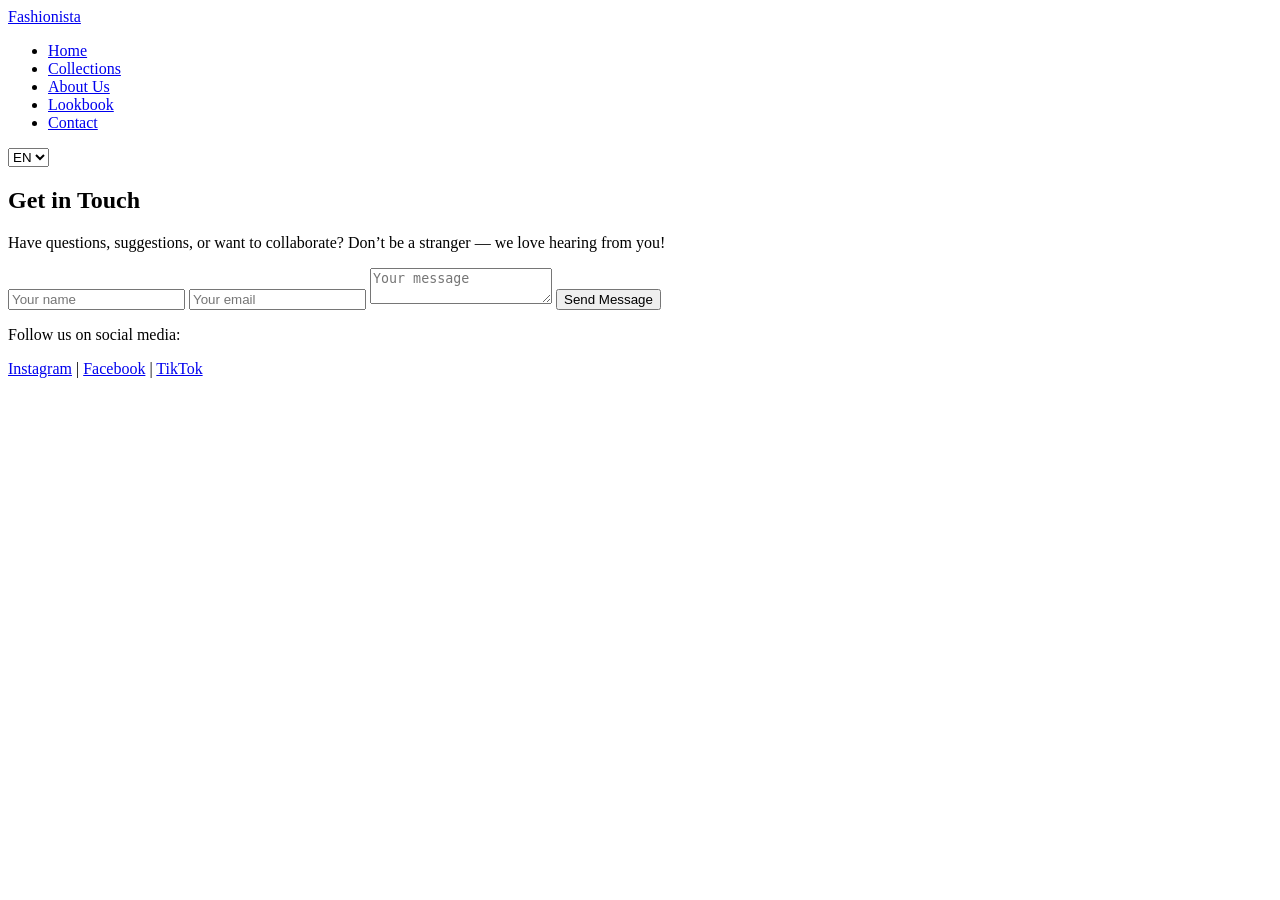
==== contact.html @ 9a2056da "Create contact.html" ====
<!DOCTYPE html>
<html lang="en">
<head>
  <meta charset="UTF-8">
  <meta name="viewport" content="width=device-width, initial-scale=1.0">
  <title data-i18n="title">Contact</title>
  <link rel="stylesheet" href="style.css">
</head>
<body>

<header class="navbar">
  <div class="container">
    <a href="index.html" class="logo">Fashionista</a>
    <nav>
      <ul>
        <li><a href="index.html" data-i18n="nav.home">Home</a></li>
        <li><a href="collections.html" data-i18n="nav.collections">Collections</a></li>
        <li><a href="about.html" data-i18n="nav.about">About Us</a></li>
        <li><a href="lookbook.html" data-i18n="nav.lookbook">Lookbook</a></li>
        <li><a href="contact.html" data-i18n="nav.contact">Contact</a></li>
      </ul>
    </nav>
    <select id="langSwitcher">
      <option value="en">EN</option>
      <option value="uk">UK</option>
    </select>
  </div>
</header>

<section class="contact container">
  <h2 data-i18n="contact.title">Get in Touch</h2>
  <p data-i18n="contact.text">Have questions, suggestions, or want to collaborate? Don’t be a stranger — we love hearing from you!</p>
  <form>
    <input type="text" placeholder="Your name" required>
    <input type="email" placeholder="Your email" required>
    <textarea placeholder="Your message" required></textarea>
    <button type="submit" data-i18n="contact.cta">Send Message</button>
  </form>

  <div class="socials">
    <p data-i18n="contact.socials">Follow us on social media:</p>
    <a href="#">Instagram</a> | <a href="#">Facebook</a> | <a href="#">TikTok</a>
  </div>
</section>

<script src="app.js"></script>
</body>
</html>
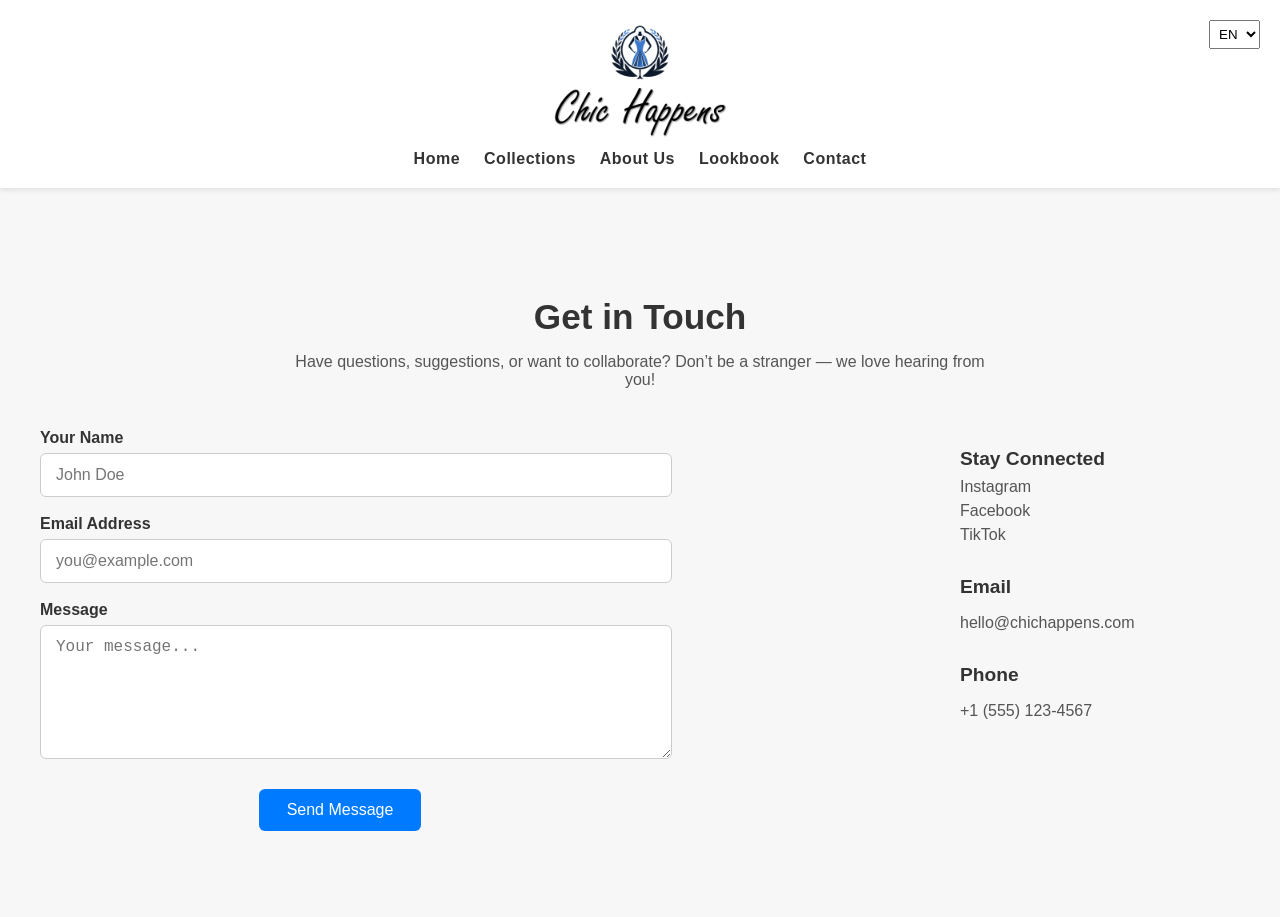
==== commit 625854db: "fixed contact" ====
--- a/contact.html
+++ b/contact.html
@@ -10,7 +10,9 @@
 
 <header class="navbar">
   <div class="container">
-    <a href="index.html" class="logo">Fashionista</a>
+    <a href="index.html" class="logo">
+      <img src="assets/images/logo.png" alt="Chic Happens Logo">
+    </a>
     <nav>
       <ul>
         <li><a href="index.html" data-i18n="nav.home">Home</a></li>
@@ -29,20 +31,60 @@
 
 <section class="contact container">
   <h2 data-i18n="contact.title">Get in Touch</h2>
-  <p data-i18n="contact.text">Have questions, suggestions, or want to collaborate? Don’t be a stranger — we love hearing from you!</p>
-  <form>
-    <input type="text" placeholder="Your name" required>
-    <input type="email" placeholder="Your email" required>
-    <textarea placeholder="Your message" required></textarea>
-    <button type="submit" data-i18n="contact.cta">Send Message</button>
-  </form>
+  <p class="contact-intro" data-i18n="contact.text">
+    Have questions, suggestions, or want to collaborate? We’d love to hear from you!
+  </p>
 
-  <div class="socials">
-    <p data-i18n="contact.socials">Follow us on social media:</p>
-    <a href="#">Instagram</a> | <a href="#">Facebook</a> | <a href="#">TikTok</a>
+  <div class="contact-layout">
+
+    <!-- Form -->
+    <form class="contact-form" action="contact-handler.php" method="POST">
+      <div class="form-group">
+        <label for="name" data-i18n="contact.nameLabel">Your Name</label>
+        <input id="name" name="name" type="text" required placeholder="John Doe"
+               data-i18n-placeholder="contact.name">
+      </div>
+
+      <div class="form-group">
+        <label for="email" data-i18n="contact.emailLabel">Email Address</label>
+        <input id="email" name="email" type="email" required placeholder="you@example.com"
+               data-i18n-placeholder="contact.email">
+      </div>
+
+      <div class="form-group">
+        <label for="message" data-i18n="contact.messageLabel">Message</label>
+        <textarea id="message" name="message" rows="6" required
+                  placeholder="Your message..." data-i18n-placeholder="contact.message"></textarea>
+      </div>
+
+      <button type="submit" class="btn-primary" data-i18n="contact.cta">Send Message</button>
+    </form>
+
+    <!-- Contact Info -->
+    <aside class="contact-details">
+      <div class="info-block">
+        <h3 data-i18n="contact.follow">Stay Connected</h3>
+        <div class="social-links">
+          <a href="#" target="_blank">Instagram</a>
+          <a href="#" target="_blank">Facebook</a>
+          <a href="#" target="_blank">TikTok</a>
+        </div>
+      </div>
+
+      <div class="info-block">
+        <h3 data-i18n="contact.emailLabel">Email</h3>
+        <p>hello@chichappens.com</p>
+      </div>
+
+      <div class="info-block">
+        <h3 data-i18n="contact.phoneLabel">Phone</h3>
+        <p>+1 (555) 123-4567</p>
+      </div>
+    </aside>
+
   </div>
 </section>
 
 <script src="app.js"></script>
 </body>
-</html>
+</html>
--- a/style.css
+++ b/style.css
@@ -0,0 +1,347 @@
+body {
+  font-family: 'Arial', sans-serif;
+  margin: 0;
+  background: #f7f7f7;
+  color: #333;
+}
+
+.container {
+  max-width: 1200px;
+  margin: 0 auto;
+  padding: 0 20px;
+}
+
+/* ===== NAVBAR ===== */
+
+.navbar {
+  background: #fff;
+  box-shadow: 0 2px 5px rgba(0,0,0,0.1);
+  padding: 20px 0;
+  text-align: center; /* centers logo + nav */
+  position: relative;
+}
+
+/* Logo */
+.logo img {
+  display: block;
+  margin: 0 auto;
+  max-height: 120px; /* balanced size */
+}
+
+/* Navigation */
+.navbar nav {
+  margin-top: 10px;
+}
+
+.navbar nav ul {
+  display: flex;
+  justify-content: center;
+  gap: 24px;
+  list-style: none;
+  padding: 0;
+  margin: 0;
+}
+
+/* Menu links */
+.navbar a {
+  text-decoration: none;
+  color: #333;
+  font-weight: 600; /* restored boldness */
+  letter-spacing: 0.5px;
+  transition: color 0.2s ease;
+}
+
+.navbar a:hover {
+  color: #007bff;
+}
+
+/* Language switcher (kept out of center flow) */
+#langSwitcher {
+  position: absolute;
+  right: 20px;
+  top: 20px;
+  padding: 5px;
+}
+
+/* ===== HERO ===== */
+
+.hero {
+  width: 100vw;           /* full viewport width */
+  max-width: 100vw;       /* prevent parent constraints */
+  overflow: hidden;       /* hide any overflow */
+  position: relative;     
+}
+
+/* Hero image container scoped separately */
+.hero .image-tooltip-container {
+  display: block;
+  width: 100%;
+  position: relative;
+}
+
+.hero img {
+  width: 100%;          /* stretch to container */
+  height: 70vh;         /* adjust as needed */
+  object-fit: cover;
+  display: block;
+}
+
+.hero-text {
+  position: absolute;
+  top: 50%;
+  left: 50%;
+  transform: translate(-50%, -50%);
+  color: white;
+  text-align: center;
+  width: 90%;           /* optional, prevents text from spilling */
+  max-width: 800px;
+}
+
+.cta-btn {
+  background: #007bff;
+  padding: 12px 24px;
+  color: white;
+  text-decoration: none;
+  border-radius: 25px;
+  font-weight: bold;
+  display: inline-block;
+  margin-top: 15px;
+}
+
+/* ===== PRODUCTS ===== */
+
+.featured {
+  padding: 60px 20px;
+  text-align: center;
+}
+
+.product-grid {
+  display: grid;
+  grid-template-columns: repeat(auto-fit, minmax(250px, 1fr));
+  gap: 20px;
+  margin-top: 40px;
+}
+
+.product-card {
+  background: white;
+  padding: 15px;
+  border-radius: 10px;
+  box-shadow: 0 3px 6px rgba(0,0,0,0.1);
+}
+
+/* Featured products tooltip containers stay inline-block to prevent stretching */
+.featured .image-tooltip-container {
+  display: inline-block;
+  width: auto;
+  position: relative;
+}
+
+.product-card img {
+  width: 100%;
+  height: 300px;        /* set desired height */
+  object-fit: cover;    /* prevents distortion, crops instead */
+  border-radius: 10px;
+}
+
+/* ===== NEWSLETTER ===== */
+
+.newsletter {
+  background: #e6f2ff;
+  text-align: center;
+  padding: 60px 20px;
+}
+
+.newsletter form {
+  margin-top: 20px;
+}
+
+.newsletter input[type="email"] {
+  padding: 10px;
+  width: 250px;
+  border-radius: 5px;
+  border: 1px solid #ccc;
+}
+
+.newsletter button {
+  padding: 10px 20px;
+  border-radius: 5px;
+  border: none;
+  background: #007bff;
+  color: white;
+  font-weight: bold;
+  cursor: pointer;
+}
+
+/* ===== TOOLTIP ===== */
+
+/* Tooltips are reused but layout differs by section */
+.tooltip-text {
+  visibility: hidden;
+  max-width: 200px;
+  background-color: rgba(0, 0, 0, 0.8);
+  color: #fff;
+  text-align: center;
+  padding: 6px 10px;
+  border-radius: 5px;
+  position: absolute;
+  bottom: 10px;
+  left: 50%;
+  transform: translateX(-50%);
+  font-size: 0.85rem;
+  opacity: 0;
+  transition: opacity 0.3s ease;
+}
+
+.image-tooltip-container:hover .tooltip-text {
+  visibility: visible;
+  opacity: 1;
+}
+
+/* ===== RESPONSIVE ===== */
+
+@media (max-width: 768px) {
+  .hero img {
+    height: 50vh;  /* smaller hero on mobile */
+  }
+
+  .hero-text {
+    font-size: 0.9rem;
+    width: 90%;
+  }
+
+  .navbar nav ul {
+    flex-direction: column;
+    gap: 12px;
+  }
+
+  .newsletter input[type="email"] {
+    width: 70%;
+  }
+}
+
+/* =================== Contact Page =================== */
+
+.contact {
+  padding: 80px 20px;
+  text-align: center;
+}
+
+.contact h2 {
+  font-size: 2.2rem;
+  margin-bottom: 10px;
+}
+
+.contact-intro {
+  font-size: 1rem;
+  margin-bottom: 40px;
+  color: #555;
+  max-width: 700px;
+  margin-left: auto;
+  margin-right: auto;
+}
+
+/* Layout for form + info */
+.contact-layout {
+  display: flex;
+  gap: 40px;
+  justify-content: space-between;
+  flex-wrap: wrap;
+  margin-top: 40px;
+}
+
+/* Form */
+.contact-form {
+  flex: 1;
+  min-width: 300px;
+  max-width: 600px;
+}
+
+.form-group {
+  margin-bottom: 18px;
+  text-align: left;
+}
+
+.form-group label {
+  display: block;
+  font-weight: 600;
+  margin-bottom: 6px;
+  color: #333;
+}
+
+.contact-form input,
+.contact-form textarea {
+  width: 100%;
+  padding: 12px 15px;
+  border: 1px solid #ccc;
+  border-radius: 6px;
+  font-size: 1rem;
+  outline: none;
+  transition: border-color 0.2s ease;
+}
+
+.contact-form input:focus,
+.contact-form textarea:focus {
+  border-color: #007bff;
+}
+
+.btn-primary {
+  padding: 12px 28px;
+  background: #007bff;
+  color: white;
+  border: none;
+  border-radius: 6px;
+  font-size: 1rem;
+  cursor: pointer;
+  margin-top: 8px;
+  transition: background 0.3s ease;
+}
+
+.btn-primary:hover {
+  background: #0056b3;
+}
+
+/* Contact Info Sidebar */
+.contact-details {
+  flex: 0 0 280px;
+  text-align: left;
+}
+
+.contact-details .info-block {
+  margin-bottom: 32px;
+}
+
+.contact-details h3 {
+  font-size: 1.2rem;
+  margin-bottom: 8px;
+  color: #333;
+}
+
+.contact-details p,
+.contact-details .social-links a {
+  font-size: 1rem;
+  color: #555;
+  text-decoration: none;
+  display: block;
+  margin-bottom: 6px;
+}
+
+.contact-details .social-links a:hover {
+  color: #007bff;
+}
+
+/* Responsive adjustments */
+@media (max-width: 768px) {
+  .contact-layout {
+    flex-direction: column;
+    gap: 30px;
+  }
+}
+
+/* ===== LOOKBOOK IMAGES ===== */
+.lookbook .product-card img {
+  width: 100%;
+  height: auto;        /* preserve natural aspect ratio */
+  object-fit: contain; /* ensure the whole image is visible */
+  border-radius: 10px;
+  display: block;
+}
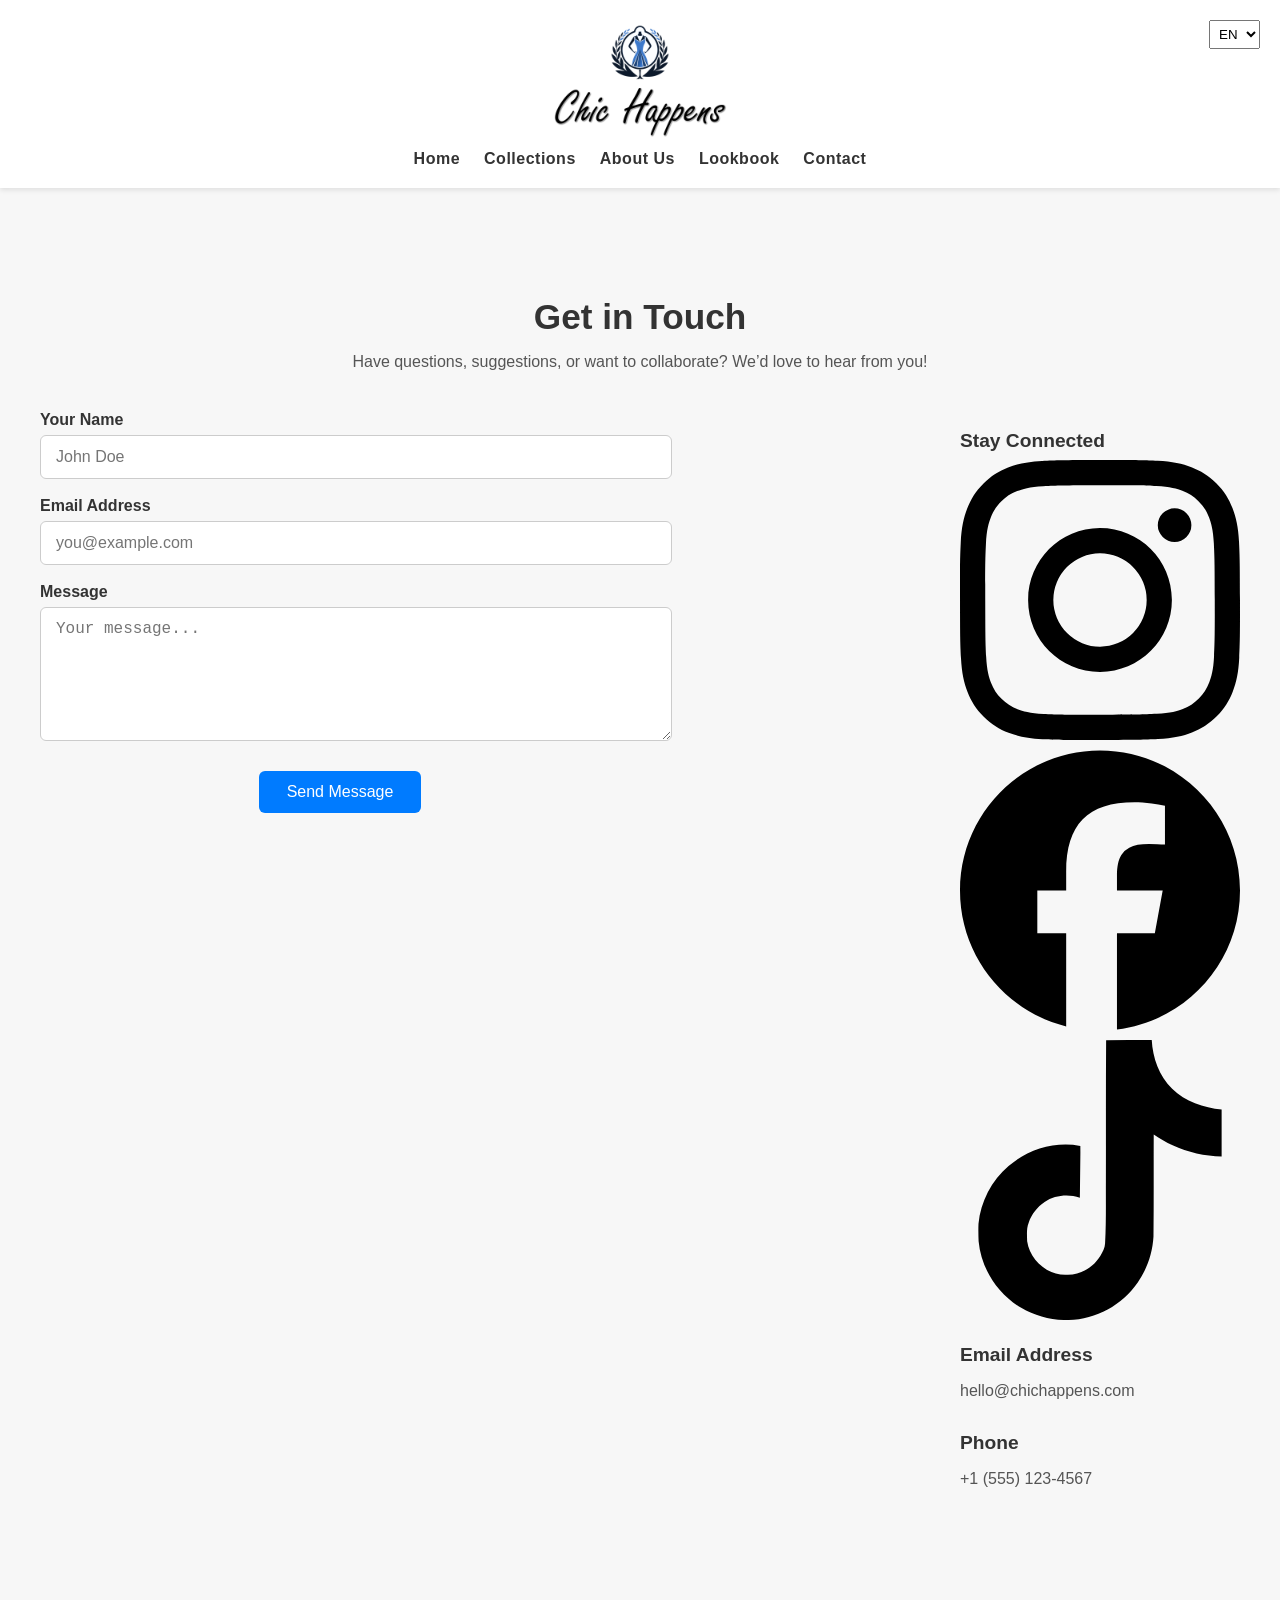
==== commit c608b0f9: "added socials" ====
--- a/contact.html
+++ b/contact.html
@@ -65,9 +65,16 @@
       <div class="info-block">
         <h3 data-i18n="contact.follow">Stay Connected</h3>
         <div class="social-links">
-          <a href="#" target="_blank">Instagram</a>
-          <a href="#" target="_blank">Facebook</a>
-          <a href="#" target="_blank">TikTok</a>
+          <div class="social-links">
+  <a href="https://youtu.be/dQw4w9WgXcQ" target="_blank" rel="noopener" aria-label="Instagram">
+    <img src="assets/icons/instagram.svg" alt="Instagram">
+  </a>
+  <a href="https://youtu.be/dQw4w9WgXcQ" target="_blank" rel="noopener" aria-label="Facebook">
+    <img src="assets/icons/facebook.svg" alt="Facebook">
+  </a>
+  <a href="https://youtu.be/dQw4w9WgXcQ" target="_blank" rel="noopener" aria-label="TikTok">
+    <img src="assets/icons/tiktok.svg" alt="TikTok">
+  </a>
         </div>
       </div>
 
